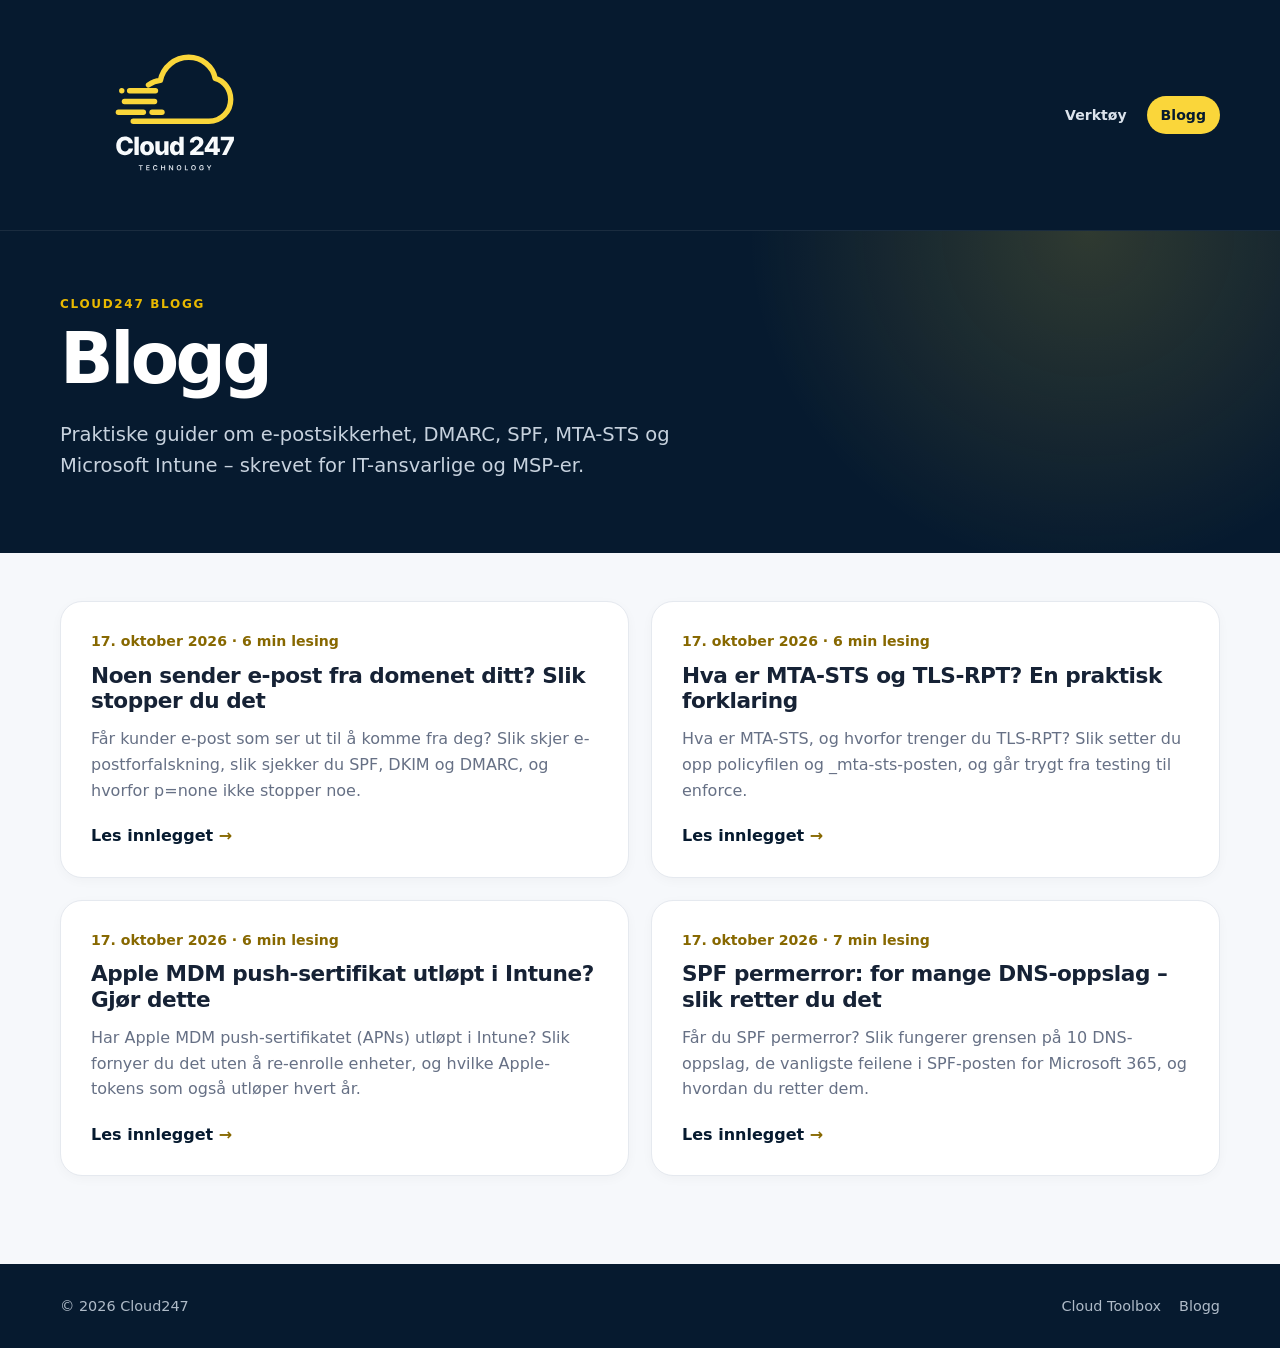
==== blogg/index.html @ 620575f8 "Add the blog at /blogg with four posts - Four posts built from Markdown in blogg-kilde/ by scripts/b" ====
<!doctype html>
<html lang="nb">
<head>
  <meta charset="utf-8">
  <meta name="viewport" content="width=device-width, initial-scale=1">
  <title>Blogg | Cloud247</title>
  <meta name="description" content="Praktiske guider om e-postsikkerhet, DMARC, SPF, MTA-STS og Microsoft Intune fra Cloud247.">
  <link rel="canonical" href="https://cloud247.no/blogg/">
  <meta name="theme-color" content="#061A2F">
  <meta property="og:title" content="Blogg | Cloud247">
  <meta property="og:description" content="Praktiske guider om e-postsikkerhet, DMARC, SPF, MTA-STS og Microsoft Intune fra Cloud247.">
  <meta property="og:type" content="website">
  <meta property="og:url" content="https://cloud247.no/blogg/">
  <meta property="og:site_name" content="Cloud247">
  <meta property="og:locale" content="nb_NO">
  <meta name="twitter:card" content="summary">
  <link rel="icon" href="/assets/cloud247-mark.svg" type="image/svg+xml">
  <link rel="apple-touch-icon" href="/assets/apple-touch-icon.png">
  <link rel="stylesheet" href="/styles.css?v=20261017-blogg">
  <link rel="stylesheet" href="/blogg/blogg.css?v=20261017-blogg">
  <script type="application/ld+json">
{
  "@context": "https://schema.org",
  "@type": "Blog",
  "name": "Cloud247 Blogg",
  "url": "https://cloud247.no/blogg/",
  "description": "Praktiske guider om e-postsikkerhet, DMARC, SPF, MTA-STS og Microsoft Intune fra Cloud247.",
  "inLanguage": "nb",
  "publisher": {
    "@type": "Organization",
    "@id": "https://cloud247.no/#organization",
    "name": "Cloud247",
    "url": "https://cloud247.no/",
    "logo": "https://cloud247.no/assets/cloud247-logo.svg"
  },
  "blogPost": [
    {
      "@type": "BlogPosting",
      "headline": "Noen sender e-post fra domenet ditt? Slik stopper du det",
      "url": "https://cloud247.no/blogg/noen-sender-e-post-i-ditt-navn",
      "datePublished": "2026-10-17"
    },
    {
      "@type": "BlogPosting",
      "headline": "Hva er MTA-STS og TLS-RPT? En praktisk forklaring",
      "url": "https://cloud247.no/blogg/hva-er-mta-sts-og-tls-rpt",
      "datePublished": "2026-10-17"
    },
    {
      "@type": "BlogPosting",
      "headline": "Apple MDM push-sertifikat utløpt i Intune? Gjør dette",
      "url": "https://cloud247.no/blogg/apple-push-sertifikat-utlopt",
      "datePublished": "2026-10-17"
    },
    {
      "@type": "BlogPosting",
      "headline": "SPF permerror: for mange DNS-oppslag – slik retter du det",
      "url": "https://cloud247.no/blogg/spf-feiler-10-oppslag",
      "datePublished": "2026-10-17"
    }
  ]
}
  </script>
</head>
<body>
  <header class="site-header">
    <div class="shell header-inner">
      <a class="brand" href="/" aria-label="Cloud247">
        <img src="/assets/cloud247-logo.svg" alt="Cloud247 Technology">
      </a>
      <nav class="site-nav" aria-label="Hovedmeny">
        <a href="/">Verkt&oslash;y</a>
        <a href="/blogg/" aria-current="page">Blogg</a>
      </nav>
    </div>
  </header>

  <main>
    <section class="blog-hero">
      <div class="shell">
        <p class="eyebrow">CLOUD247 BLOGG</p>
        <h1>Blogg</h1>
        <p class="lead">Praktiske guider om e-postsikkerhet, DMARC, SPF, MTA-STS og Microsoft Intune &ndash; skrevet for IT-ansvarlige og MSP-er.</p>
      </div>
    </section>

    <section class="blog-list" aria-label="Innlegg">
      <div class="shell">
        <div class="post-grid">
        <article class="post-card">
          <p class="post-meta"><time datetime="2026-10-17">17. oktober 2026</time> &middot; 6 min lesing</p>
          <h2><a href="/blogg/noen-sender-e-post-i-ditt-navn">Noen sender e-post fra domenet ditt? Slik stopper du det</a></h2>
          <p>Får kunder e-post som ser ut til å komme fra deg? Slik skjer e-postforfalskning, slik sjekker du SPF, DKIM og DMARC, og hvorfor p=none ikke stopper noe.</p>
          <a class="post-card-link" href="/blogg/noen-sender-e-post-i-ditt-navn" aria-hidden="true" tabindex="-1">Les innlegget <span>&rarr;</span></a>
        </article>
        <article class="post-card">
          <p class="post-meta"><time datetime="2026-10-17">17. oktober 2026</time> &middot; 6 min lesing</p>
          <h2><a href="/blogg/hva-er-mta-sts-og-tls-rpt">Hva er MTA-STS og TLS-RPT? En praktisk forklaring</a></h2>
          <p>Hva er MTA-STS, og hvorfor trenger du TLS-RPT? Slik setter du opp policyfilen og _mta-sts-posten, og går trygt fra testing til enforce.</p>
          <a class="post-card-link" href="/blogg/hva-er-mta-sts-og-tls-rpt" aria-hidden="true" tabindex="-1">Les innlegget <span>&rarr;</span></a>
        </article>
        <article class="post-card">
          <p class="post-meta"><time datetime="2026-10-17">17. oktober 2026</time> &middot; 6 min lesing</p>
          <h2><a href="/blogg/apple-push-sertifikat-utlopt">Apple MDM push-sertifikat utløpt i Intune? Gjør dette</a></h2>
          <p>Har Apple MDM push-sertifikatet (APNs) utløpt i Intune? Slik fornyer du det uten å re-enrolle enheter, og hvilke Apple-tokens som også utløper hvert år.</p>
          <a class="post-card-link" href="/blogg/apple-push-sertifikat-utlopt" aria-hidden="true" tabindex="-1">Les innlegget <span>&rarr;</span></a>
        </article>
        <article class="post-card">
          <p class="post-meta"><time datetime="2026-10-17">17. oktober 2026</time> &middot; 7 min lesing</p>
          <h2><a href="/blogg/spf-feiler-10-oppslag">SPF permerror: for mange DNS-oppslag – slik retter du det</a></h2>
          <p>Får du SPF permerror? Slik fungerer grensen på 10 DNS-oppslag, de vanligste feilene i SPF-posten for Microsoft 365, og hvordan du retter dem.</p>
          <a class="post-card-link" href="/blogg/spf-feiler-10-oppslag" aria-hidden="true" tabindex="-1">Les innlegget <span>&rarr;</span></a>
        </article>
        </div>
      </div>
    </section>
  </main>

  <footer class="site-footer">
    <div class="shell footer-inner">
      <span>&copy; <span id="year"></span> Cloud247</span>
      <span class="footer-links"><a href="/">Cloud Toolbox</a><a href="/blogg/">Blogg</a></span>
    </div>
  </footer>
  <script>document.getElementById('year').textContent = new Date().getFullYear();</script>
</body>
</html>
---- styles.css ----
:root {
  --navy: #061a2f;
  --navy-light: #0b2b4c;
  --yellow: #fad63a;
  --yellow-deep: #e9b900;
  --yellow-soft: #fff8d9;
  --ink: #162235;
  --muted: #667085;
  --line: #e5e9ef;
  --surface: #ffffff;
  --page: #f6f8fb;
  --radius: 22px;
  --shadow: 0 20px 55px rgba(6, 26, 47, .10);
}

* { box-sizing: border-box; }
html { scroll-behavior: smooth; }

body {
  margin: 0;
  color: var(--ink);
  background: var(--page);
  font-family: Inter, ui-sans-serif, system-ui, -apple-system, BlinkMacSystemFont, "Segoe UI", sans-serif;
  line-height: 1.6;
}

a { color: inherit; }

.shell {
  width: min(1160px, calc(100% - 40px));
  margin-inline: auto;
}

.site-header {
  background: var(--navy);
  border-bottom: 1px solid rgba(255,255,255,.08);
}

.header-inner {
  min-height: 88px;
  display: flex;
  align-items: center;
  justify-content: space-between;
  gap: 24px;
}

.brand {
  display: inline-flex;
  width: 230px;
  text-decoration: none;
}

.brand img {
  display: block;
  width: 100%;
  height: auto;
}

.header-actions {
  display: flex;
  align-items: center;
  gap: 14px;
}

.header-badge {
  padding: 7px 12px;
  border: 1px solid rgba(250,214,58,.28);
  border-radius: 999px;
  color: var(--yellow);
  background: rgba(250,214,58,.08);
  font-size: .78rem;
  font-weight: 800;
  letter-spacing: .06em;
}

.language-switcher {
  display: inline-flex;
  align-items: center;
  padding: 3px;
  border: 1px solid rgba(255,255,255,.18);
  border-radius: 999px;
  background: rgba(255,255,255,.06);
}

.language-button {
  min-height: 34px;
  padding: 0 12px;
  border: 0;
  border-radius: 999px;
  color: #cbd5df;
  background: transparent;
  font: inherit;
  font-size: .78rem;
  font-weight: 850;
  cursor: pointer;
  transition: background .18s ease, color .18s ease;
}

.language-button:hover,
.language-button:focus-visible {
  color: #fff;
}

.language-button.is-active {
  color: var(--navy);
  background: var(--yellow);
}

.hub-hero {
  padding: 72px 0 94px;
  background:
    radial-gradient(circle at 85% 0%, rgba(250,214,58,.17), transparent 27%),
    var(--navy);
}

/* Navy band ends a fixed distance into the card grid, whatever the intro height */
.hub-hero {
  position: relative;
  z-index: 0;
  overflow: hidden;
}

.tool-grid { position: relative; }

.tool-grid::before {
  content: "";
  position: absolute;
  z-index: -1;
  top: 44px;
  bottom: -100px;
  left: calc(50% - 50vw);
  right: calc(50% - 50vw);
  background: var(--page);
}

.hub-intro {
  max-width: 750px;
  color: #fff;
  margin-bottom: 42px;
}

.eyebrow {
  margin: 0 0 10px;
  color: var(--yellow-deep);
  font-size: .75rem;
  font-weight: 900;
  letter-spacing: .14em;
}

.hub-intro .eyebrow { color: var(--yellow-deep); }

.hub-intro h1 {
  margin: 0;
  font-size: clamp(3rem, 8vw, 5.4rem);
  line-height: .95;
  letter-spacing: -.055em;
}

.lead {
  max-width: 680px;
  margin: 24px 0 0;
  color: #c7d2de;
  font-size: clamp(1.05rem, 2vw, 1.22rem);
}

.tool-grid {
  display: grid;
  grid-template-columns: repeat(2, minmax(0, 1fr));
  gap: 22px;
}

.tool-card {
  padding: 30px;
  min-height: 410px;
  display: flex;
  flex-direction: column;
  background: var(--surface);
  border: 1px solid var(--line);
  border-radius: var(--radius);
  box-shadow: 0 3px 12px rgba(6,26,47,.03);
  transition: transform .2s ease, box-shadow .2s ease, border-color .2s ease;
}

.tool-card:hover {
  transform: translateY(-4px);
  box-shadow: var(--shadow);
  border-color: #d7dde5;
}

.tool-top {
  display: flex;
  align-items: center;
  justify-content: space-between;
  gap: 18px;
  margin-bottom: 22px;
}

.tool-icon {
  width: 54px;
  height: 54px;
  display: grid;
  place-items: center;
  flex: 0 0 auto;
  border-radius: 16px;
  background: var(--yellow-soft);
  color: #725600;
  font-size: 1.6rem;
  font-weight: 900;
}

.tool-type {
  color: #876800;
  font-size: .72rem;
  font-weight: 900;
  letter-spacing: .09em;
  text-align: right;
}

.tool-card h2 {
  margin: 0;
  font-size: 1.55rem;
  line-height: 1.15;
  letter-spacing: -.03em;
}

.tool-card p {
  margin: 15px 0 20px;
  color: var(--muted);
}

.tags {
  display: flex;
  flex-wrap: wrap;
  gap: 7px;
  margin-bottom: 28px;
}

.tags span {
  padding: 6px 10px;
  border-radius: 999px;
  color: #5f6878;
  background: #f1f3f6;
  font-size: .77rem;
  font-weight: 750;
}

.tool-link {
  margin-top: auto;
  min-height: 52px;
  padding: 0 17px;
  display: flex;
  align-items: center;
  justify-content: space-between;
  gap: 18px;
  border-radius: 13px;
  background: var(--navy);
  color: #fff;
  font-weight: 850;
  text-decoration: none;
  transition: background .2s ease, color .2s ease;
}

.tool-link:hover,
.tool-link:focus-visible {
  background: var(--yellow);
  color: var(--navy);
}

.site-footer {
  background: var(--navy);
  color: #afbbc8;
}

.footer-inner {
  min-height: 84px;
  display: flex;
  align-items: center;
  justify-content: space-between;
  gap: 20px;
  font-size: .9rem;
}

.footer-inner a { text-decoration: none; }
.footer-inner a:hover { color: var(--yellow); }

@media (max-width: 820px) {
  .hub-hero {
    background:
      radial-gradient(circle at 90% 0%, rgba(250,214,58,.16), transparent 26%),
    var(--navy);
  }

  .tool-grid { grid-template-columns: 1fr; }
  .tool-card { min-height: auto; }
}

@media (max-width: 600px) {
  .shell { width: min(100% - 28px, 1160px); }
  .header-inner {
    min-height: 76px;
    padding: 14px 0;
    flex-direction: column;
    justify-content: center;
    gap: 10px;
  }
  .brand { width: 185px; margin-inline: auto; }
  .header-actions { justify-content: center; }
  .header-badge { display: none; }
  .language-button { min-height: 32px; padding: 0 11px; }

  .hub-hero {
    padding: 54px 0 70px;
    background:
      radial-gradient(circle at 95% 0%, rgba(250,214,58,.15), transparent 24%),
    var(--navy);
  }

  .hub-intro { margin-bottom: 34px; }
  .hub-intro h1 { font-size: clamp(3rem, 16vw, 4.3rem); }

  .tool-card { padding: 24px; }
  .tool-top { align-items: flex-start; }
  .tool-type { padding-top: 4px; }

  .footer-inner {
    min-height: 92px;
    flex-direction: column;
    justify-content: center;
    gap: 2px;
  }
}

/* Free / Premium labels */
.tool-meta {
  display: flex;
  flex-direction: column;
  align-items: flex-end;
  gap: 6px;
  min-width: 0;
}

.access-badge {
  display: inline-flex;
  align-items: center;
  min-height: 24px;
  padding: 3px 9px;
  border-radius: 999px;
  font-size: .66rem;
  font-weight: 900;
  letter-spacing: .075em;
  line-height: 1;
  white-space: nowrap;
}

.access-free {
  color: #3f6b5c;
  background: #edf8f3;
  border: 1px solid #d5eee4;
}

.access-premium {
  color: var(--yellow);
  background: var(--navy);
  border: 1px solid var(--navy);
}


@media (max-width: 600px) {
  .tool-meta { gap: 5px; }
  .access-badge { font-size: .62rem; }
}

/* Category filters */
.tool-filters {
  display: flex;
  flex-wrap: wrap;
  gap: 8px;
  margin-bottom: 26px;
}

.filter-chip {
  min-height: 38px;
  padding: 0 16px;
  display: inline-flex;
  align-items: center;
  gap: 6px;
  border: 1px solid rgba(255,255,255,.16);
  border-radius: 999px;
  color: #dbe3ec;
  background: var(--navy-light);
  font: inherit;
  font-size: .84rem;
  font-weight: 800;
  cursor: pointer;
  transition: background .18s ease, color .18s ease, border-color .18s ease;
}

.filter-chip:hover,
.filter-chip:focus-visible {
  color: #fff;
  border-color: rgba(250,214,58,.55);
}

.filter-chip.is-active {
  color: var(--navy);
  background: var(--yellow);
  border-color: var(--yellow);
}

.filter-chip[hidden],
.tool-card[hidden] { display: none; }

.visually-hidden {
  position: absolute;
  width: 1px;
  height: 1px;
  margin: -1px;
  padding: 0;
  overflow: hidden;
  clip: rect(0 0 0 0);
  white-space: nowrap;
  border: 0;
}

/* Favorites */
.tool-title-row {
  display: flex;
  align-items: flex-start;
  justify-content: space-between;
  gap: 14px;
}

.favorite-button {
  width: 38px;
  height: 38px;
  flex: 0 0 auto;
  display: grid;
  place-items: center;
  padding: 0;
  border: 1px solid var(--line);
  border-radius: 12px;
  color: #98a2b3;
  background: #fff;
  cursor: pointer;
  transition: background .18s ease, color .18s ease, border-color .18s ease;
}

.favorite-button:hover,
.favorite-button:focus-visible {
  color: #876800;
  border-color: #efd982;
  background: var(--yellow-soft);
}

.favorite-button[aria-pressed="true"] {
  color: #876800;
  border-color: #efd982;
  background: var(--yellow-soft);
}

.favorite-button[aria-pressed="true"] svg { fill: var(--yellow); }

.tool-card.is-favorite {
  border-color: #efd982;
  box-shadow: 0 0 0 1px #efd982, 0 3px 12px rgba(6,26,47,.03);
}

@media (max-width: 600px) {
  .tool-filters {
    flex-wrap: nowrap;
    overflow-x: auto;
    margin-inline: -14px;
    padding: 0 14px 4px;
    scrollbar-width: none;
  }
  .tool-filters::-webkit-scrollbar { display: none; }
  .filter-chip { flex: 0 0 auto; }
}

/* Contact card: same size as the tools, but highlighted */
.contact-card {
  border-color: #efd982;
  background: linear-gradient(180deg, var(--yellow-soft), var(--surface) 60%);
  box-shadow: 0 0 0 1px #efd982, 0 3px 12px rgba(6,26,47,.03);
}

.contact-card:hover { border-color: var(--yellow-deep); }
.contact-card .tool-icon { color: var(--navy); background: var(--yellow); }
.contact-card .tags span { background: #fff; border: 1px solid #efd982; }
.contact-card .tool-link { color: var(--navy); background: var(--yellow); }

.contact-card .tool-link:hover,
.contact-card .tool-link:focus-visible { color: #fff; background: var(--navy); }

/* Premium: registration required */
.access-note {
  margin: auto 0 12px;
  display: flex;
  align-items: center;
  gap: 7px;
  color: #876800;
  font-size: .8rem;
  font-weight: 800;
}

.access-note svg { flex: 0 0 auto; }
.access-note + .tool-link { margin-top: 0; }

/* Contact card alone on the last row: full width, button on the right */
.contact-card.is-wide {
  grid-column: 1 / -1;
  min-height: auto;
}

@media (min-width: 821px) {
  .contact-card.is-wide {
    display: grid;
    grid-template-columns: minmax(0, 1fr) auto;
    column-gap: 48px;
  }
  .contact-card.is-wide > * { grid-column: 1; }
  .contact-card.is-wide .tool-top { justify-content: flex-start; gap: 18px; }
  .contact-card.is-wide .tool-type { text-align: left; }
  .contact-card.is-wide p { max-width: 640px; }
  .contact-card.is-wide .tags { margin-bottom: 0; }
  .contact-card.is-wide .tool-link {
    grid-column: 2;
    grid-row: 1 / span 4;
    align-self: center;
    min-width: 280px;
    margin: 0;
  }
}

/* Navigation links (blog link on the front page, menu on the blog pages) */
.site-nav {
  display: flex;
  align-items: center;
  gap: 6px;
}

.site-nav a,
.nav-link {
  padding: 8px 14px;
  border-radius: 999px;
  color: #dbe3ec;
  font-size: .88rem;
  font-weight: 800;
  text-decoration: none;
  transition: background .18s ease, color .18s ease;
}

.site-nav a:hover,
.site-nav a:focus-visible,
.nav-link:hover,
.nav-link:focus-visible { color: #fff; background: rgba(255,255,255,.08); }

.site-nav a[aria-current="page"] { color: var(--navy); background: var(--yellow); }

.footer-links { display: inline-flex; gap: 18px; }

@media (max-width: 600px) {
  .site-nav { justify-content: center; }
}
---- blogg/blogg.css ----
/* Blog pages: shares tokens, header and footer with /styles.css */

.blog-hero {
  padding: 64px 0 72px;
  color: #fff;
  background:
    radial-gradient(circle at 85% 0%, rgba(250,214,58,.17), transparent 30%),
    var(--navy);
}

.blog-hero h1 {
  margin: 0;
  font-size: clamp(2.6rem, 7vw, 4.4rem);
  line-height: 1;
  letter-spacing: -.05em;
}

.blog-hero .lead { max-width: 640px; }

.post-hero { padding: 48px 0 56px; }

.post-hero h1 {
  font-size: clamp(2rem, 5vw, 3.2rem);
  line-height: 1.08;
  letter-spacing: -.04em;
}

.post-shell { max-width: 760px; }

.breadcrumb {
  margin-bottom: 18px;
  color: #afbbc8;
  font-size: .85rem;
  font-weight: 700;
}

.breadcrumb a { color: var(--yellow); text-decoration: none; }
.breadcrumb a:hover { text-decoration: underline; }

.post-meta {
  margin: 18px 0 0;
  color: #afbbc8;
  font-size: .88rem;
  font-weight: 700;
}

/* Post list */
.blog-list { padding: 48px 0 88px; }

.post-grid {
  display: grid;
  grid-template-columns: repeat(2, minmax(0, 1fr));
  gap: 22px;
}

.post-card {
  padding: 28px 30px;
  display: flex;
  flex-direction: column;
  background: var(--surface);
  border: 1px solid var(--line);
  border-radius: var(--radius);
  box-shadow: 0 3px 12px rgba(6,26,47,.03);
  transition: transform .2s ease, box-shadow .2s ease;
}

.post-card:hover { transform: translateY(-3px); box-shadow: var(--shadow); }

.post-card .post-meta { margin: 0 0 10px; color: #876800; }

.post-card h2,
.post-card h3 {
  margin: 0;
  font-size: 1.35rem;
  line-height: 1.2;
  letter-spacing: -.02em;
}

.post-card h2 a,
.post-card h3 a { text-decoration: none; }
.post-card h2 a:hover,
.post-card h3 a:hover { text-decoration: underline; }

.post-card p:not(.post-meta) { margin: 12px 0 20px; color: var(--muted); }

.post-card-link {
  margin-top: auto;
  color: var(--navy);
  font-weight: 850;
  text-decoration: none;
}

.post-card-link span { color: #876800; }

/* Article body */
.post-body { padding: 48px 0 24px; }

.prose {
  color: var(--ink);
  font-size: 1.06rem;
  line-height: 1.75;
}

.prose > :first-child { margin-top: 0; }

.prose h2 {
  margin: 2.2em 0 .5em;
  font-size: 1.6rem;
  line-height: 1.2;
  letter-spacing: -.03em;
}

.prose h3 {
  margin: 1.8em 0 .4em;
  font-size: 1.2rem;
  letter-spacing: -.01em;
}

.prose p,
.prose ul,
.prose ol { margin: 0 0 1.1em; }

.prose li { margin-bottom: .35em; }

.prose a {
  color: #725600;
  font-weight: 700;
  text-decoration: underline;
  text-decoration-color: #e9b900;
  text-underline-offset: 3px;
}

.prose a:hover { color: var(--navy); }

.prose code {
  padding: .1em .35em;
  border-radius: 6px;
  background: #eef1f5;
  font-family: ui-monospace, SFMono-Regular, Menlo, Consolas, monospace;
  font-size: .88em;
  overflow-wrap: anywhere;
}

.prose pre {
  margin: 0 0 1.3em;
  padding: 18px 20px;
  overflow-x: auto;
  border-radius: 14px;
  color: #e6edf5;
  background: var(--navy);
  line-height: 1.6;
}

.prose pre code {
  padding: 0;
  color: inherit;
  background: none;
  font-size: .86rem;
  overflow-wrap: normal;
  white-space: pre;
}

.table-wrap {
  margin: 0 0 1.3em;
  overflow-x: auto;
  border: 1px solid var(--line);
  border-radius: 14px;
  background: var(--surface);
}

.prose table {
  width: 100%;
  border-collapse: collapse;
  font-size: .95rem;
}

.prose th,
.prose td {
  padding: 12px 16px;
  border-bottom: 1px solid var(--line);
  text-align: left;
  vertical-align: top;
}

.prose th { background: #f1f3f6; font-weight: 800; }
.prose tr:last-child td { border-bottom: 0; }

.post-cta {
  margin: 2.4em 0 0;
  padding: 24px 26px;
  border: 1px solid #efd982;
  border-radius: var(--radius);
  background: var(--yellow-soft);
}

.post-cta p { margin: 0; }

.post-cta a {
  display: table;
  margin-top: 14px;
  padding: 12px 18px;
  border-radius: 12px;
  color: var(--navy);
  background: var(--yellow);
  font-weight: 850;
  text-decoration: none;
}

.post-cta a:hover { color: #fff; background: var(--navy); }

/* Related posts */
.related { padding: 40px 0 88px; }

.related h2 {
  margin: 0 0 20px;
  font-size: 1.5rem;
  letter-spacing: -.03em;
}

.related .post-grid { grid-template-columns: repeat(3, minmax(0, 1fr)); }

@media (max-width: 900px) {
  .related .post-grid { grid-template-columns: 1fr; }
}

@media (max-width: 820px) {
  .post-grid { grid-template-columns: 1fr; }
}

@media (max-width: 600px) {
  .blog-hero { padding: 44px 0 52px; }
  .post-card { padding: 22px; }
  .post-body { padding-top: 32px; }
  .prose { font-size: 1rem; }
  .prose pre { margin-inline: -14px; border-radius: 0; }
}
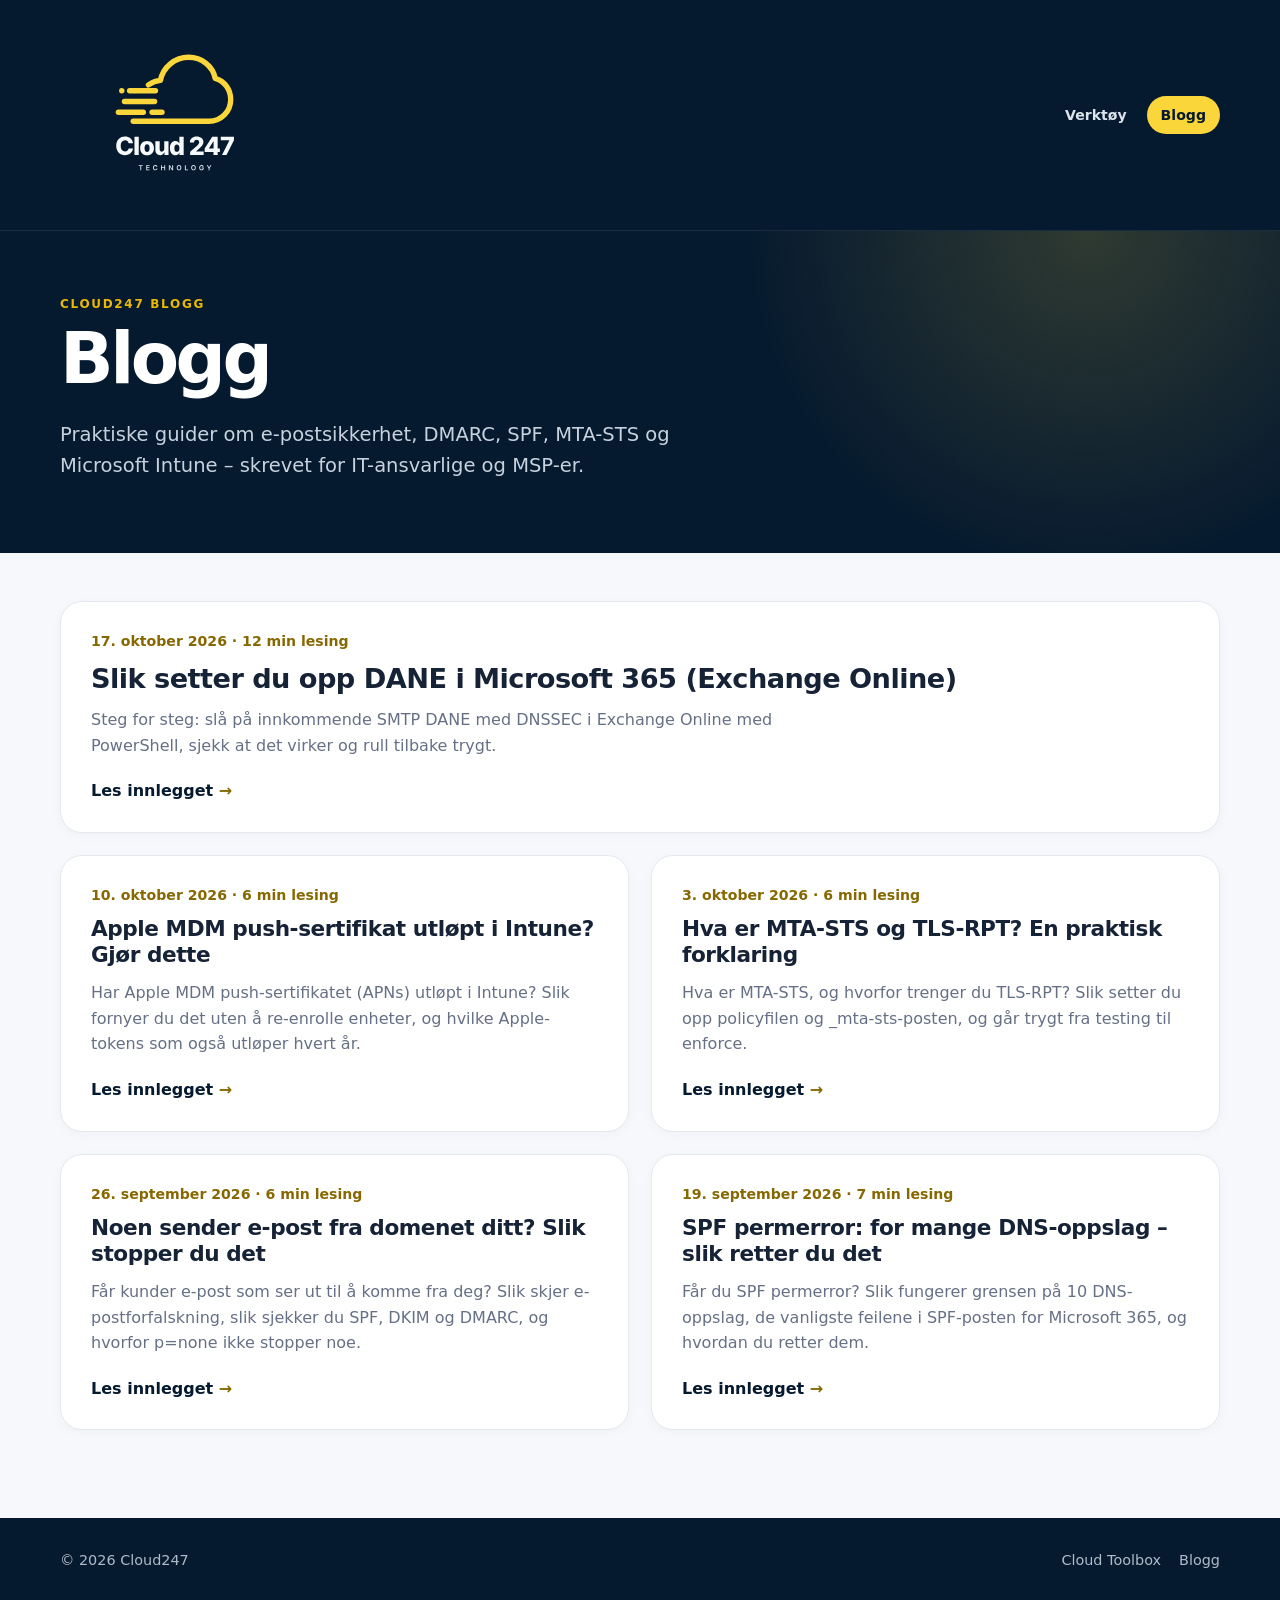
==== commit 7cf5b77c: "Add the DANE post and date the blog posts one Saturday apart - New post: "Slik setter du opp DANE i " ====
--- a/blogg/index.html
+++ b/blogg/index.html
@@ -36,27 +36,33 @@
   "blogPost": [
     {
       "@type": "BlogPosting",
-      "headline": "Noen sender e-post fra domenet ditt? Slik stopper du det",
-      "url": "https://cloud247.no/blogg/noen-sender-e-post-i-ditt-navn",
-      "datePublished": "2026-10-17"
-    },
-    {
-      "@type": "BlogPosting",
-      "headline": "Hva er MTA-STS og TLS-RPT? En praktisk forklaring",
-      "url": "https://cloud247.no/blogg/hva-er-mta-sts-og-tls-rpt",
+      "headline": "Slik setter du opp DANE i Microsoft 365 (Exchange Online)",
+      "url": "https://cloud247.no/blogg/dane-i-microsoft-365",
       "datePublished": "2026-10-17"
     },
     {
       "@type": "BlogPosting",
       "headline": "Apple MDM push-sertifikat utløpt i Intune? Gjør dette",
       "url": "https://cloud247.no/blogg/apple-push-sertifikat-utlopt",
-      "datePublished": "2026-10-17"
+      "datePublished": "2026-10-10"
+    },
+    {
+      "@type": "BlogPosting",
+      "headline": "Hva er MTA-STS og TLS-RPT? En praktisk forklaring",
+      "url": "https://cloud247.no/blogg/hva-er-mta-sts-og-tls-rpt",
+      "datePublished": "2026-10-03"
+    },
+    {
+      "@type": "BlogPosting",
+      "headline": "Noen sender e-post fra domenet ditt? Slik stopper du det",
+      "url": "https://cloud247.no/blogg/noen-sender-e-post-i-ditt-navn",
+      "datePublished": "2026-09-26"
     },
     {
       "@type": "BlogPosting",
       "headline": "SPF permerror: for mange DNS-oppslag – slik retter du det",
       "url": "https://cloud247.no/blogg/spf-feiler-10-oppslag",
-      "datePublished": "2026-10-17"
+      "datePublished": "2026-09-19"
     }
   ]
 }
@@ -87,26 +93,32 @@
     <section class="blog-list" aria-label="Innlegg">
       <div class="shell">
         <div class="post-grid">
+        <article class="post-card is-featured">
+          <p class="post-meta"><time datetime="2026-10-17">17. oktober 2026</time> &middot; 12 min lesing</p>
+          <h2><a href="/blogg/dane-i-microsoft-365">Slik setter du opp DANE i Microsoft 365 (Exchange Online)</a></h2>
+          <p>Steg for steg: slå på innkommende SMTP DANE med DNSSEC i Exchange Online med PowerShell, sjekk at det virker og rull tilbake trygt.</p>
+          <a class="post-card-link" href="/blogg/dane-i-microsoft-365" aria-hidden="true" tabindex="-1">Les innlegget <span>&rarr;</span></a>
+        </article>
         <article class="post-card">
-          <p class="post-meta"><time datetime="2026-10-17">17. oktober 2026</time> &middot; 6 min lesing</p>
+          <p class="post-meta"><time datetime="2026-10-10">10. oktober 2026</time> &middot; 6 min lesing</p>
+          <h2><a href="/blogg/apple-push-sertifikat-utlopt">Apple MDM push-sertifikat utløpt i Intune? Gjør dette</a></h2>
+          <p>Har Apple MDM push-sertifikatet (APNs) utløpt i Intune? Slik fornyer du det uten å re-enrolle enheter, og hvilke Apple-tokens som også utløper hvert år.</p>
+          <a class="post-card-link" href="/blogg/apple-push-sertifikat-utlopt" aria-hidden="true" tabindex="-1">Les innlegget <span>&rarr;</span></a>
+        </article>
+        <article class="post-card">
+          <p class="post-meta"><time datetime="2026-10-03">3. oktober 2026</time> &middot; 6 min lesing</p>
+          <h2><a href="/blogg/hva-er-mta-sts-og-tls-rpt">Hva er MTA-STS og TLS-RPT? En praktisk forklaring</a></h2>
+          <p>Hva er MTA-STS, og hvorfor trenger du TLS-RPT? Slik setter du opp policyfilen og _mta-sts-posten, og går trygt fra testing til enforce.</p>
+          <a class="post-card-link" href="/blogg/hva-er-mta-sts-og-tls-rpt" aria-hidden="true" tabindex="-1">Les innlegget <span>&rarr;</span></a>
+        </article>
+        <article class="post-card">
+          <p class="post-meta"><time datetime="2026-09-26">26. september 2026</time> &middot; 6 min lesing</p>
           <h2><a href="/blogg/noen-sender-e-post-i-ditt-navn">Noen sender e-post fra domenet ditt? Slik stopper du det</a></h2>
           <p>Får kunder e-post som ser ut til å komme fra deg? Slik skjer e-postforfalskning, slik sjekker du SPF, DKIM og DMARC, og hvorfor p=none ikke stopper noe.</p>
           <a class="post-card-link" href="/blogg/noen-sender-e-post-i-ditt-navn" aria-hidden="true" tabindex="-1">Les innlegget <span>&rarr;</span></a>
         </article>
         <article class="post-card">
-          <p class="post-meta"><time datetime="2026-10-17">17. oktober 2026</time> &middot; 6 min lesing</p>
-          <h2><a href="/blogg/hva-er-mta-sts-og-tls-rpt">Hva er MTA-STS og TLS-RPT? En praktisk forklaring</a></h2>
-          <p>Hva er MTA-STS, og hvorfor trenger du TLS-RPT? Slik setter du opp policyfilen og _mta-sts-posten, og går trygt fra testing til enforce.</p>
-          <a class="post-card-link" href="/blogg/hva-er-mta-sts-og-tls-rpt" aria-hidden="true" tabindex="-1">Les innlegget <span>&rarr;</span></a>
-        </article>
-        <article class="post-card">
-          <p class="post-meta"><time datetime="2026-10-17">17. oktober 2026</time> &middot; 6 min lesing</p>
-          <h2><a href="/blogg/apple-push-sertifikat-utlopt">Apple MDM push-sertifikat utløpt i Intune? Gjør dette</a></h2>
-          <p>Har Apple MDM push-sertifikatet (APNs) utløpt i Intune? Slik fornyer du det uten å re-enrolle enheter, og hvilke Apple-tokens som også utløper hvert år.</p>
-          <a class="post-card-link" href="/blogg/apple-push-sertifikat-utlopt" aria-hidden="true" tabindex="-1">Les innlegget <span>&rarr;</span></a>
-        </article>
-        <article class="post-card">
-          <p class="post-meta"><time datetime="2026-10-17">17. oktober 2026</time> &middot; 7 min lesing</p>
+          <p class="post-meta"><time datetime="2026-09-19">19. september 2026</time> &middot; 7 min lesing</p>
           <h2><a href="/blogg/spf-feiler-10-oppslag">SPF permerror: for mange DNS-oppslag – slik retter du det</a></h2>
           <p>Får du SPF permerror? Slik fungerer grensen på 10 DNS-oppslag, de vanligste feilene i SPF-posten for Microsoft 365, og hvordan du retter dem.</p>
           <a class="post-card-link" href="/blogg/spf-feiler-10-oppslag" aria-hidden="true" tabindex="-1">Les innlegget <span>&rarr;</span></a>
--- a/blogg/blogg.css
+++ b/blogg/blogg.css
@@ -66,6 +66,10 @@
 
 .post-card:hover { transform: translateY(-3px); box-shadow: var(--shadow); }
 
+.post-card.is-featured { grid-column: 1 / -1; }
+.post-card.is-featured h2 { font-size: 1.7rem; }
+.post-card.is-featured p:not(.post-meta) { max-width: 760px; }
+
 .post-card .post-meta { margin: 0 0 10px; color: #876800; }
 
 .post-card h2,
@@ -194,6 +198,8 @@
 }
 
 .post-cta p { margin: 0; }
+.post-cta p + p { margin-top: .8em; }
+.post-cta h2 { margin: 0 0 .4em; font-size: 1.35rem; }
 
 .post-cta a {
   display: table;
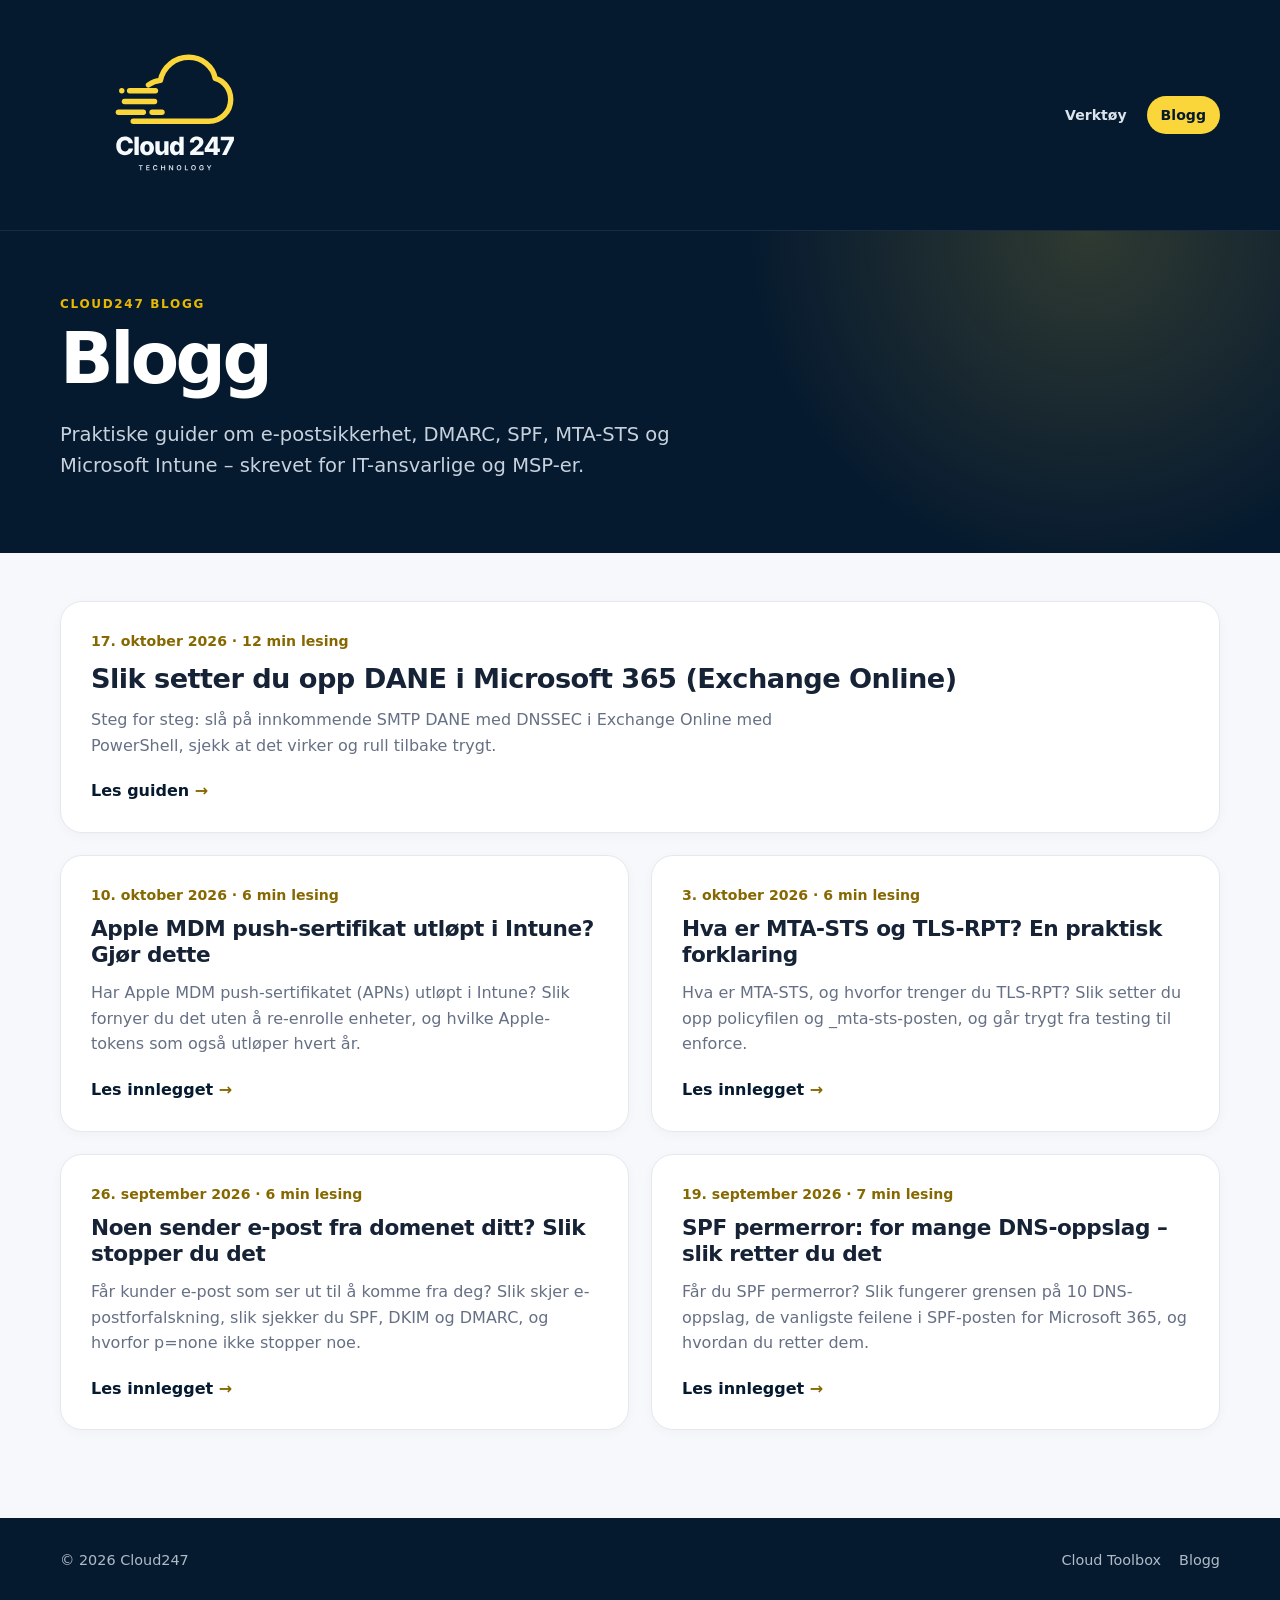
==== commit ad109388: "Send DANE readers to the DMARC guide instead of a duplicate post Posts with an external canonical ar" ====
--- a/blogg/index.html
+++ b/blogg/index.html
@@ -37,7 +37,7 @@
     {
       "@type": "BlogPosting",
       "headline": "Slik setter du opp DANE i Microsoft 365 (Exchange Online)",
-      "url": "https://cloud247.no/blogg/dane-i-microsoft-365",
+      "url": "https://dmarc.cloud247.no/guider/dane-i-microsoft-365/",
       "datePublished": "2026-10-17"
     },
     {
@@ -95,9 +95,9 @@
         <div class="post-grid">
         <article class="post-card is-featured">
           <p class="post-meta"><time datetime="2026-10-17">17. oktober 2026</time> &middot; 12 min lesing</p>
-          <h2><a href="/blogg/dane-i-microsoft-365">Slik setter du opp DANE i Microsoft 365 (Exchange Online)</a></h2>
+          <h2><a href="https://dmarc.cloud247.no/guider/dane-i-microsoft-365/">Slik setter du opp DANE i Microsoft 365 (Exchange Online)</a></h2>
           <p>Steg for steg: slå på innkommende SMTP DANE med DNSSEC i Exchange Online med PowerShell, sjekk at det virker og rull tilbake trygt.</p>
-          <a class="post-card-link" href="/blogg/dane-i-microsoft-365" aria-hidden="true" tabindex="-1">Les innlegget <span>&rarr;</span></a>
+          <a class="post-card-link" href="https://dmarc.cloud247.no/guider/dane-i-microsoft-365/" aria-hidden="true" tabindex="-1">Les guiden <span>&rarr;</span></a>
         </article>
         <article class="post-card">
           <p class="post-meta"><time datetime="2026-10-10">10. oktober 2026</time> &middot; 6 min lesing</p>
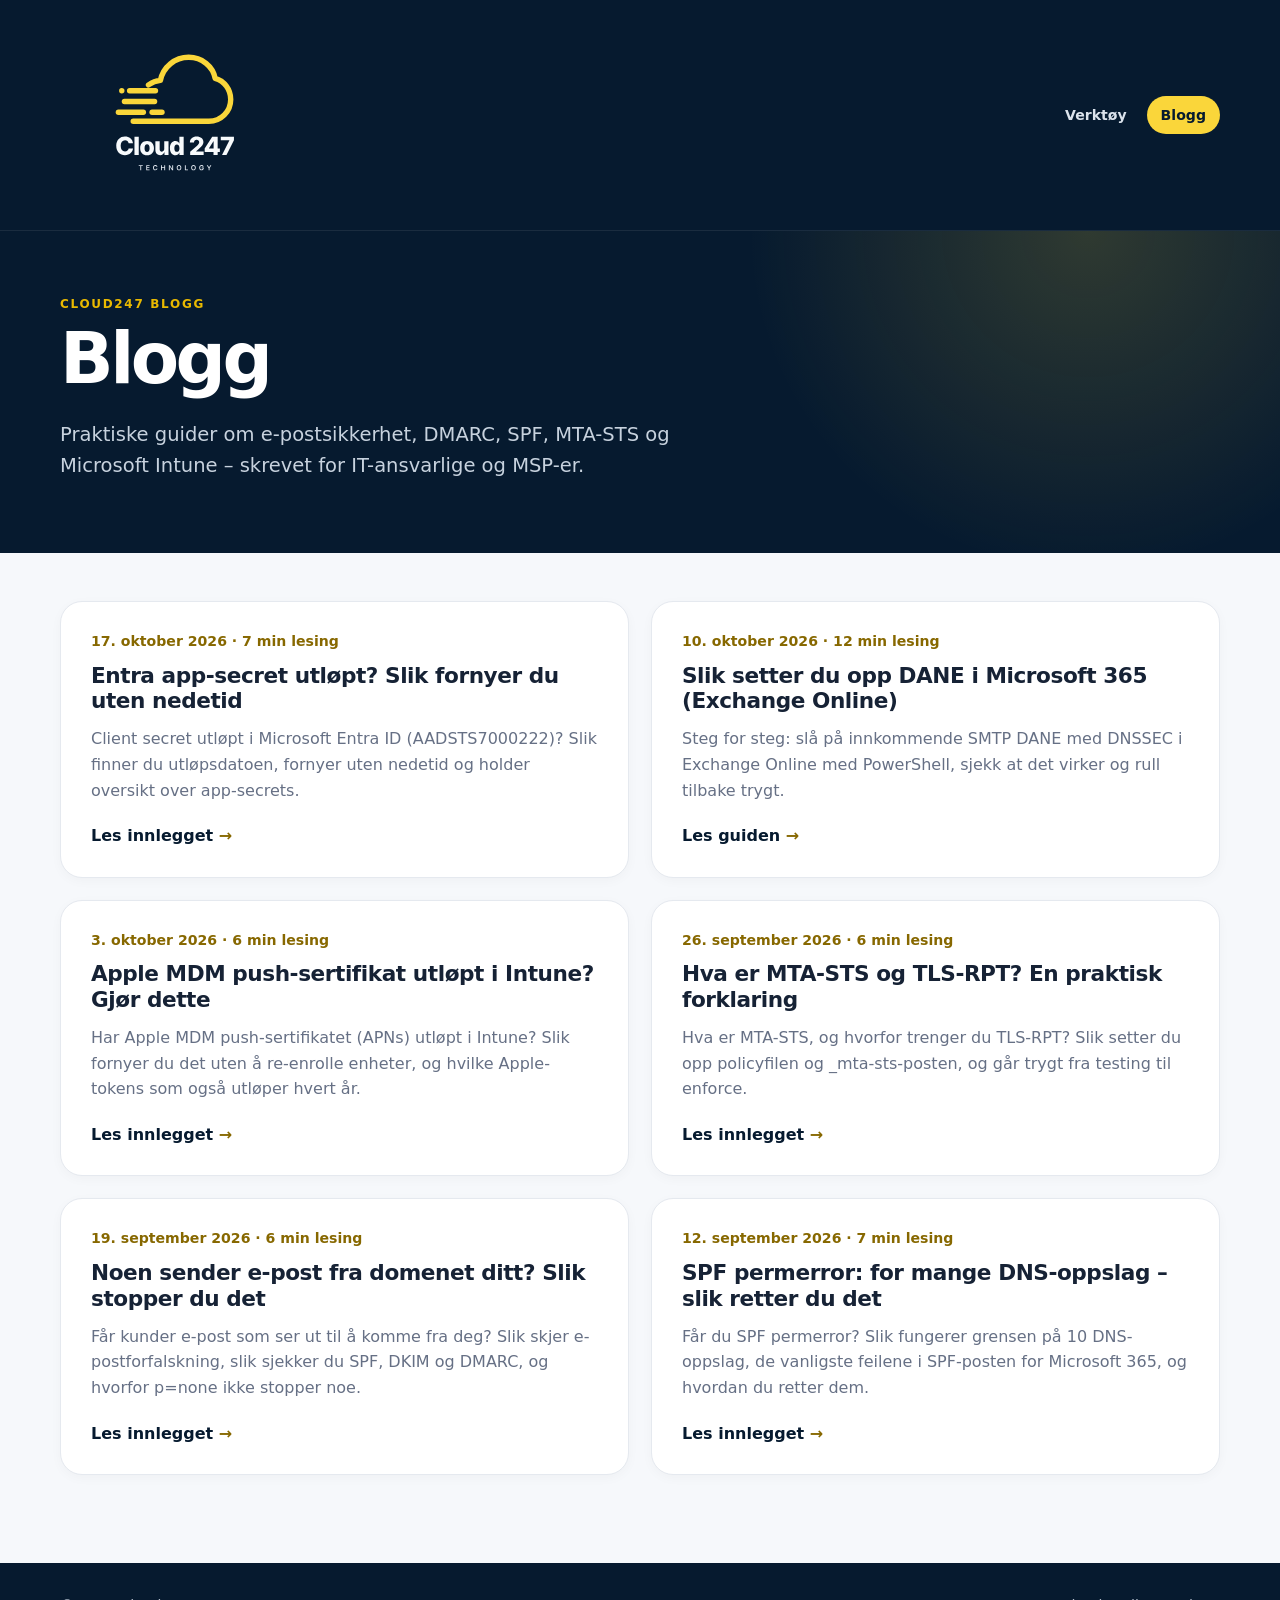
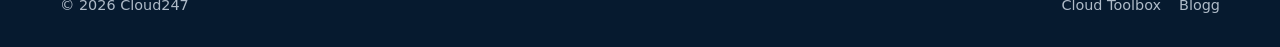
==== commit 88f2447d: "Add the Entra app secret post and keep the weekly Saturday dates - New post: "Entra app-secret utløp" ====
--- a/blogg/index.html
+++ b/blogg/index.html
@@ -36,33 +36,39 @@
   "blogPost": [
     {
       "@type": "BlogPosting",
+      "headline": "Entra app-secret utløpt? Slik fornyer du uten nedetid",
+      "url": "https://cloud247.no/blogg/entra-app-secret-utlopt",
+      "datePublished": "2026-10-17"
+    },
+    {
+      "@type": "BlogPosting",
       "headline": "Slik setter du opp DANE i Microsoft 365 (Exchange Online)",
       "url": "https://dmarc.cloud247.no/guider/dane-i-microsoft-365/",
-      "datePublished": "2026-10-17"
+      "datePublished": "2026-10-10"
     },
     {
       "@type": "BlogPosting",
       "headline": "Apple MDM push-sertifikat utløpt i Intune? Gjør dette",
       "url": "https://cloud247.no/blogg/apple-push-sertifikat-utlopt",
-      "datePublished": "2026-10-10"
+      "datePublished": "2026-10-03"
     },
     {
       "@type": "BlogPosting",
       "headline": "Hva er MTA-STS og TLS-RPT? En praktisk forklaring",
       "url": "https://cloud247.no/blogg/hva-er-mta-sts-og-tls-rpt",
-      "datePublished": "2026-10-03"
+      "datePublished": "2026-09-26"
     },
     {
       "@type": "BlogPosting",
       "headline": "Noen sender e-post fra domenet ditt? Slik stopper du det",
       "url": "https://cloud247.no/blogg/noen-sender-e-post-i-ditt-navn",
-      "datePublished": "2026-09-26"
+      "datePublished": "2026-09-19"
     },
     {
       "@type": "BlogPosting",
       "headline": "SPF permerror: for mange DNS-oppslag – slik retter du det",
       "url": "https://cloud247.no/blogg/spf-feiler-10-oppslag",
-      "datePublished": "2026-09-19"
+      "datePublished": "2026-09-12"
     }
   ]
 }
@@ -93,32 +99,38 @@
     <section class="blog-list" aria-label="Innlegg">
       <div class="shell">
         <div class="post-grid">
-        <article class="post-card is-featured">
-          <p class="post-meta"><time datetime="2026-10-17">17. oktober 2026</time> &middot; 12 min lesing</p>
+        <article class="post-card">
+          <p class="post-meta"><time datetime="2026-10-17">17. oktober 2026</time> &middot; 7 min lesing</p>
+          <h2><a href="/blogg/entra-app-secret-utlopt">Entra app-secret utløpt? Slik fornyer du uten nedetid</a></h2>
+          <p>Client secret utløpt i Microsoft Entra ID (AADSTS7000222)? Slik finner du utløpsdatoen, fornyer uten nedetid og holder oversikt over app-secrets.</p>
+          <a class="post-card-link" href="/blogg/entra-app-secret-utlopt" aria-hidden="true" tabindex="-1">Les innlegget <span>&rarr;</span></a>
+        </article>
+        <article class="post-card">
+          <p class="post-meta"><time datetime="2026-10-10">10. oktober 2026</time> &middot; 12 min lesing</p>
           <h2><a href="https://dmarc.cloud247.no/guider/dane-i-microsoft-365/">Slik setter du opp DANE i Microsoft 365 (Exchange Online)</a></h2>
           <p>Steg for steg: slå på innkommende SMTP DANE med DNSSEC i Exchange Online med PowerShell, sjekk at det virker og rull tilbake trygt.</p>
           <a class="post-card-link" href="https://dmarc.cloud247.no/guider/dane-i-microsoft-365/" aria-hidden="true" tabindex="-1">Les guiden <span>&rarr;</span></a>
         </article>
         <article class="post-card">
-          <p class="post-meta"><time datetime="2026-10-10">10. oktober 2026</time> &middot; 6 min lesing</p>
+          <p class="post-meta"><time datetime="2026-10-03">3. oktober 2026</time> &middot; 6 min lesing</p>
           <h2><a href="/blogg/apple-push-sertifikat-utlopt">Apple MDM push-sertifikat utløpt i Intune? Gjør dette</a></h2>
           <p>Har Apple MDM push-sertifikatet (APNs) utløpt i Intune? Slik fornyer du det uten å re-enrolle enheter, og hvilke Apple-tokens som også utløper hvert år.</p>
           <a class="post-card-link" href="/blogg/apple-push-sertifikat-utlopt" aria-hidden="true" tabindex="-1">Les innlegget <span>&rarr;</span></a>
         </article>
         <article class="post-card">
-          <p class="post-meta"><time datetime="2026-10-03">3. oktober 2026</time> &middot; 6 min lesing</p>
+          <p class="post-meta"><time datetime="2026-09-26">26. september 2026</time> &middot; 6 min lesing</p>
           <h2><a href="/blogg/hva-er-mta-sts-og-tls-rpt">Hva er MTA-STS og TLS-RPT? En praktisk forklaring</a></h2>
           <p>Hva er MTA-STS, og hvorfor trenger du TLS-RPT? Slik setter du opp policyfilen og _mta-sts-posten, og går trygt fra testing til enforce.</p>
           <a class="post-card-link" href="/blogg/hva-er-mta-sts-og-tls-rpt" aria-hidden="true" tabindex="-1">Les innlegget <span>&rarr;</span></a>
         </article>
         <article class="post-card">
-          <p class="post-meta"><time datetime="2026-09-26">26. september 2026</time> &middot; 6 min lesing</p>
+          <p class="post-meta"><time datetime="2026-09-19">19. september 2026</time> &middot; 6 min lesing</p>
           <h2><a href="/blogg/noen-sender-e-post-i-ditt-navn">Noen sender e-post fra domenet ditt? Slik stopper du det</a></h2>
           <p>Får kunder e-post som ser ut til å komme fra deg? Slik skjer e-postforfalskning, slik sjekker du SPF, DKIM og DMARC, og hvorfor p=none ikke stopper noe.</p>
           <a class="post-card-link" href="/blogg/noen-sender-e-post-i-ditt-navn" aria-hidden="true" tabindex="-1">Les innlegget <span>&rarr;</span></a>
         </article>
         <article class="post-card">
-          <p class="post-meta"><time datetime="2026-09-19">19. september 2026</time> &middot; 7 min lesing</p>
+          <p class="post-meta"><time datetime="2026-09-12">12. september 2026</time> &middot; 7 min lesing</p>
           <h2><a href="/blogg/spf-feiler-10-oppslag">SPF permerror: for mange DNS-oppslag – slik retter du det</a></h2>
           <p>Får du SPF permerror? Slik fungerer grensen på 10 DNS-oppslag, de vanligste feilene i SPF-posten for Microsoft 365, og hvordan du retter dem.</p>
           <a class="post-card-link" href="/blogg/spf-feiler-10-oppslag" aria-hidden="true" tabindex="-1">Les innlegget <span>&rarr;</span></a>
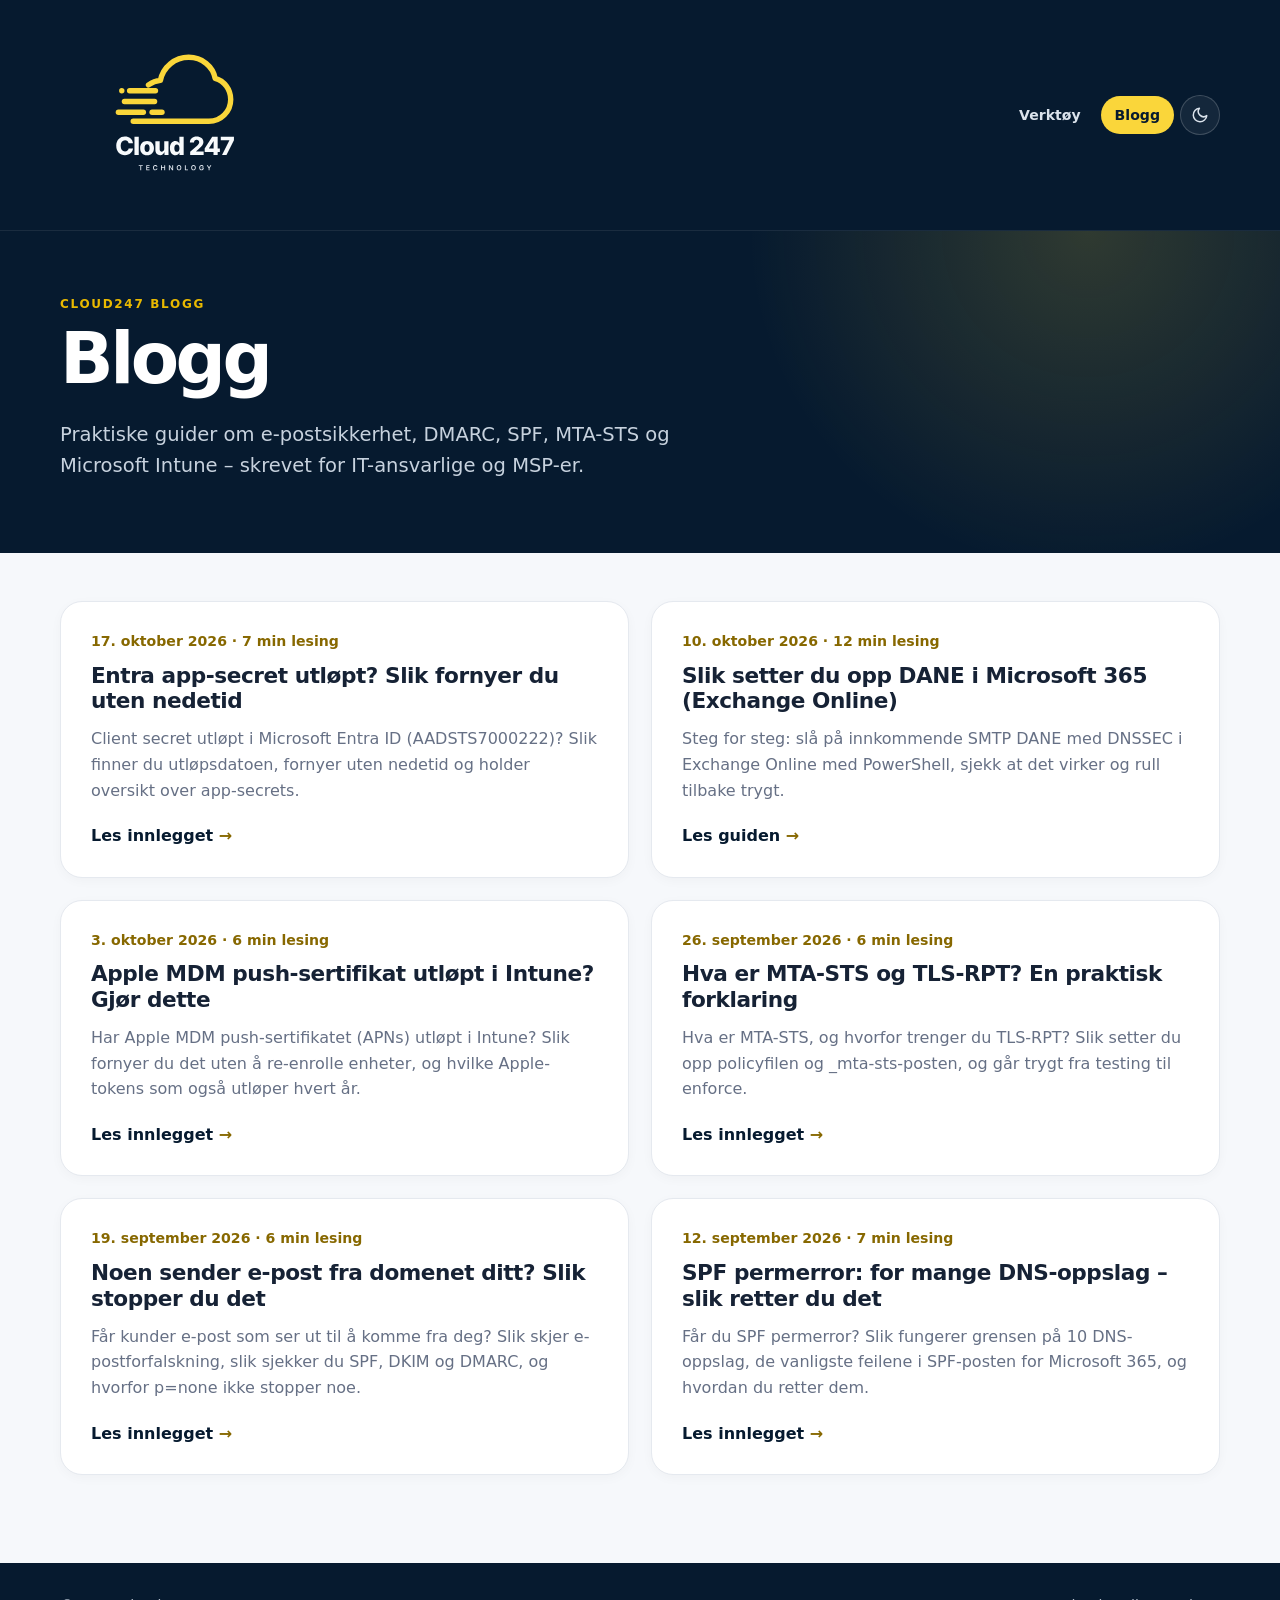
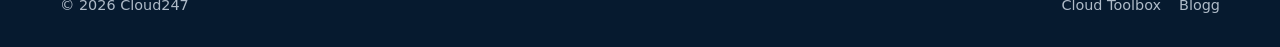
==== commit b8b30396: "Add dark mode to the front page and the blog - Follows the system setting by default; a sun/moon but" ====
--- a/blogg/index.html
+++ b/blogg/index.html
@@ -7,6 +7,7 @@
   <meta name="description" content="Praktiske guider om e-postsikkerhet, DMARC, SPF, MTA-STS og Microsoft Intune fra Cloud247.">
   <link rel="canonical" href="https://cloud247.no/blogg/">
   <meta name="theme-color" content="#061A2F">
+  <script>(function(){var t;try{t=localStorage.getItem('cloud247-theme')}catch(e){}if(t!=='dark'&&t!=='light'){t=window.matchMedia&&matchMedia('(prefers-color-scheme: dark)').matches?'dark':'light'}document.documentElement.dataset.theme=t})();</script>
   <meta property="og:title" content="Blogg | Cloud247">
   <meta property="og:description" content="Praktiske guider om e-postsikkerhet, DMARC, SPF, MTA-STS og Microsoft Intune fra Cloud247.">
   <meta property="og:type" content="website">
@@ -16,8 +17,8 @@
   <meta name="twitter:card" content="summary">
   <link rel="icon" href="/assets/cloud247-mark.svg" type="image/svg+xml">
   <link rel="apple-touch-icon" href="/assets/apple-touch-icon.png">
-  <link rel="stylesheet" href="/styles.css?v=20261017-blogg">
-  <link rel="stylesheet" href="/blogg/blogg.css?v=20261017-blogg">
+  <link rel="stylesheet" href="/styles.css?v=20261105-dark">
+  <link rel="stylesheet" href="/blogg/blogg.css?v=20261105-dark">
   <script type="application/ld+json">
 {
   "@context": "https://schema.org",
@@ -83,6 +84,10 @@
       <nav class="site-nav" aria-label="Hovedmeny">
         <a href="/">Verkt&oslash;y</a>
         <a href="/blogg/" aria-current="page">Blogg</a>
+        <button class="theme-toggle" type="button" aria-label="Bytt til m&oslash;rk modus" aria-pressed="false">
+          <svg class="icon-moon" width="18" height="18" viewBox="0 0 24 24" fill="none" stroke="currentColor" stroke-width="2" stroke-linecap="round" stroke-linejoin="round" aria-hidden="true" focusable="false"><path d="M21 12.8A9 9 0 1 1 11.2 3a7 7 0 0 0 9.8 9.8z"></path></svg>
+          <svg class="icon-sun" width="18" height="18" viewBox="0 0 24 24" fill="none" stroke="currentColor" stroke-width="2" stroke-linecap="round" stroke-linejoin="round" aria-hidden="true" focusable="false"><circle cx="12" cy="12" r="4"></circle><path d="M12 2v2M12 20v2M4.9 4.9l1.4 1.4M17.7 17.7l1.4 1.4M2 12h2M20 12h2M4.9 19.1l1.4-1.4M17.7 6.3l1.4-1.4"></path></svg>
+        </button>
       </nav>
     </div>
   </header>
@@ -147,5 +152,6 @@
     </div>
   </footer>
   <script>document.getElementById('year').textContent = new Date().getFullYear();</script>
+  <script src="/theme.js?v=20261105-dark"></script>
 </body>
 </html>
--- a/styles.css
+++ b/styles.css
@@ -562,3 +562,98 @@
 @media (max-width: 600px) {
   .site-nav { justify-content: center; }
 }
+
+/* Tool count in each filter chip */
+.chip-count {
+  min-width: 22px;
+  padding: 1px 7px;
+  border-radius: 999px;
+  background: rgba(255,255,255,.12);
+  font-size: .72rem;
+  font-weight: 850;
+  line-height: 1.5;
+  text-align: center;
+}
+
+.filter-chip.is-active .chip-count { background: rgba(6,26,47,.14); }
+
+/* Theme toggle (sun/moon) */
+.theme-toggle {
+  width: 40px;
+  height: 40px;
+  flex: 0 0 auto;
+  display: inline-grid;
+  place-items: center;
+  padding: 0;
+  border: 1px solid rgba(255,255,255,.18);
+  border-radius: 999px;
+  color: #dbe3ec;
+  background: rgba(255,255,255,.06);
+  cursor: pointer;
+  transition: color .18s ease, border-color .18s ease;
+}
+
+.theme-toggle:hover,
+.theme-toggle:focus-visible { color: var(--yellow); border-color: rgba(250,214,58,.55); }
+
+.theme-toggle .icon-sun,
+:root[data-theme="dark"] .theme-toggle .icon-moon { display: none; }
+:root[data-theme="dark"] .theme-toggle .icon-sun { display: block; }
+
+/* Dark mode: the navy header, hero and footer stay; the light parts turn dark */
+:root[data-theme="dark"] {
+  color-scheme: dark;
+  --page: #0a1726;
+  --surface: #10233a;
+  --ink: #e6edf5;
+  --muted: #a3b2c4;
+  --line: #1f3753;
+  --yellow-soft: rgba(250,214,58,.10);
+  --shadow: 0 20px 55px rgba(0,0,0,.35);
+}
+
+:root[data-theme="dark"] .tool-card { box-shadow: none; }
+:root[data-theme="dark"] .tool-card:hover { border-color: #2c4a6d; }
+:root[data-theme="dark"] .tool-icon { color: var(--yellow); }
+:root[data-theme="dark"] .tool-type { color: var(--yellow-deep); }
+:root[data-theme="dark"] .tags span { color: #c4d0dc; background: #18304b; }
+
+:root[data-theme="dark"] .tool-link { background: #1d3d63; }
+:root[data-theme="dark"] .tool-link:hover,
+:root[data-theme="dark"] .tool-link:focus-visible { color: var(--navy); background: var(--yellow); }
+
+:root[data-theme="dark"] .access-free {
+  color: #8fd3b6;
+  background: rgba(63,160,120,.14);
+  border-color: rgba(143,211,182,.25);
+}
+
+:root[data-theme="dark"] .access-premium { border-color: rgba(250,214,58,.45); }
+:root[data-theme="dark"] .access-note { color: var(--yellow); }
+
+:root[data-theme="dark"] .favorite-button {
+  color: #8a9bb0;
+  background: var(--surface);
+  border-color: var(--line);
+}
+
+:root[data-theme="dark"] .favorite-button:hover,
+:root[data-theme="dark"] .favorite-button:focus-visible,
+:root[data-theme="dark"] .favorite-button[aria-pressed="true"] {
+  color: var(--yellow);
+  background: rgba(250,214,58,.12);
+  border-color: rgba(250,214,58,.4);
+}
+
+:root[data-theme="dark"] .tool-card.is-favorite,
+:root[data-theme="dark"] .contact-card {
+  border-color: rgba(250,214,58,.45);
+  box-shadow: 0 0 0 1px rgba(250,214,58,.45);
+}
+
+:root[data-theme="dark"] .contact-card { background: linear-gradient(180deg, rgba(250,214,58,.10), var(--surface) 60%); }
+:root[data-theme="dark"] .contact-card .tags span { color: #c4d0dc; background: var(--surface); border-color: rgba(250,214,58,.35); }
+:root[data-theme="dark"] .contact-card .tool-icon { color: var(--navy); }
+:root[data-theme="dark"] .contact-card .tool-link { color: var(--navy); background: var(--yellow); }
+:root[data-theme="dark"] .contact-card .tool-link:hover,
+:root[data-theme="dark"] .contact-card .tool-link:focus-visible { color: var(--navy); background: #fff; }
--- a/blogg/blogg.css
+++ b/blogg/blogg.css
@@ -240,3 +240,20 @@
   .prose { font-size: 1rem; }
   .prose pre { margin-inline: -14px; border-radius: 0; }
 }
+
+/* Dark mode (tokens are switched in /styles.css) */
+:root[data-theme="dark"] .post-card { box-shadow: none; }
+:root[data-theme="dark"] .post-card .post-meta,
+:root[data-theme="dark"] .post-card-link span { color: var(--yellow-deep); }
+:root[data-theme="dark"] .post-card-link { color: var(--ink); }
+
+:root[data-theme="dark"] .prose a { color: var(--yellow); text-decoration-color: rgba(250,214,58,.5); }
+:root[data-theme="dark"] .prose a:hover { color: #fff; }
+:root[data-theme="dark"] .prose code { background: #18304b; }
+:root[data-theme="dark"] .prose pre { border: 1px solid var(--line); background: #061424; }
+:root[data-theme="dark"] .prose pre code { background: none; }
+:root[data-theme="dark"] .prose th { background: #18304b; }
+
+:root[data-theme="dark"] .post-cta { border-color: rgba(250,214,58,.4); }
+:root[data-theme="dark"] .post-cta a { color: var(--navy); text-decoration: none; }
+:root[data-theme="dark"] .post-cta a:hover { color: var(--navy); background: #fff; }
